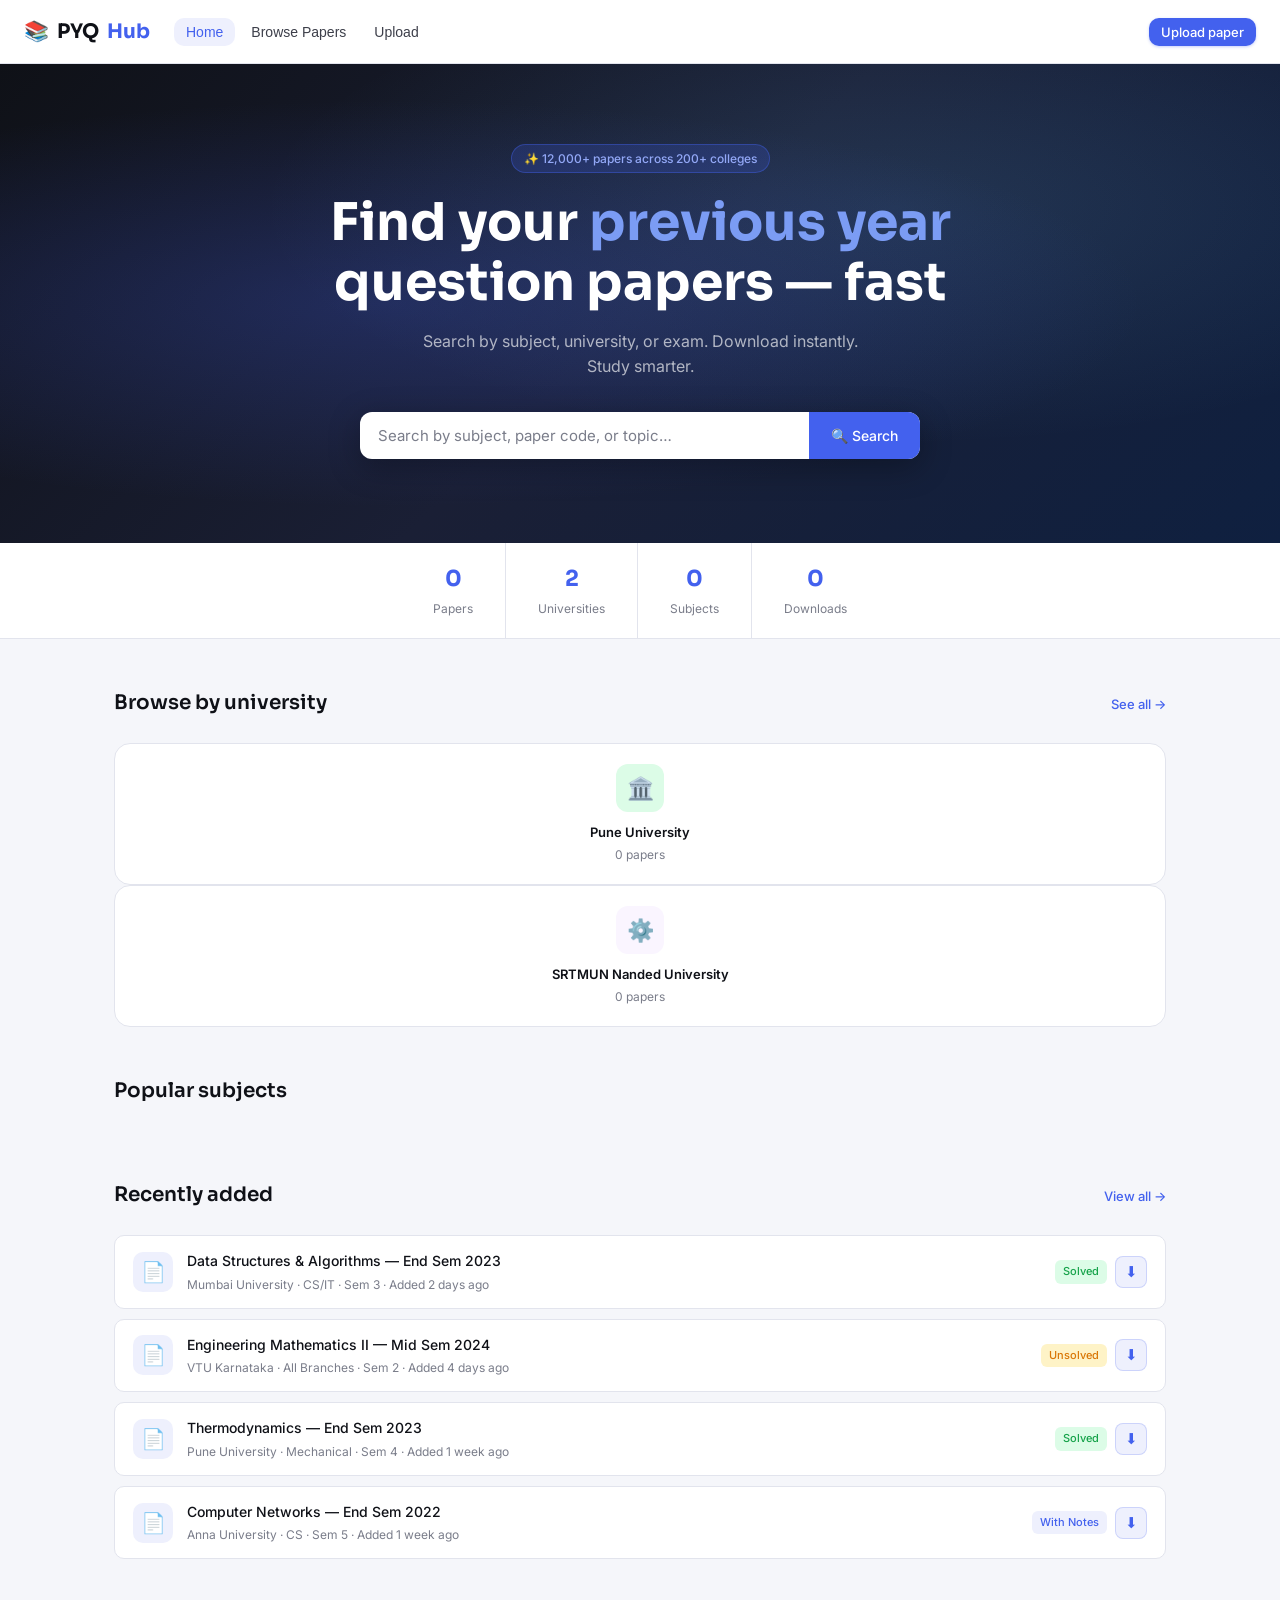
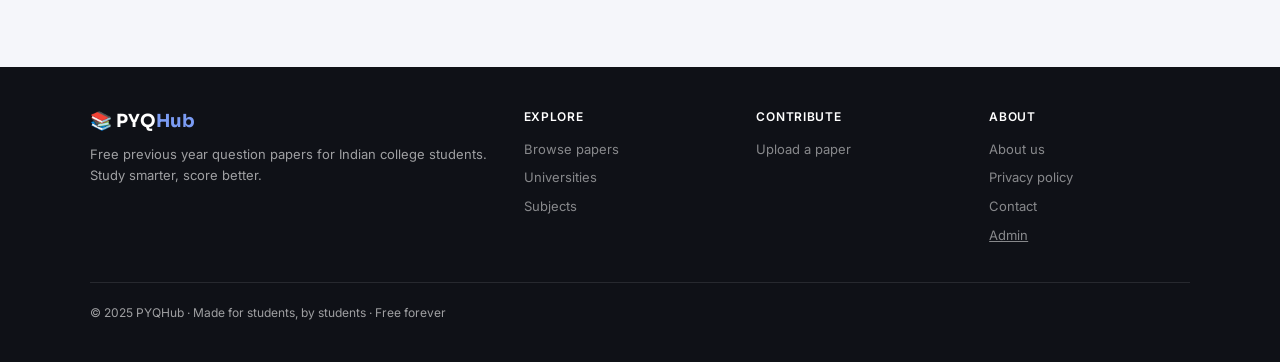
==== index.html @ 500475f6 "Initial commit" ====
<!DOCTYPE html>
<html lang="en">
<head>
<meta charset="UTF-8">
<meta name="viewport" content="width=device-width, initial-scale=1.0">
<title>PYQHub — Previous Year Questions Portal</title>
<link rel="preconnect" href="https://fonts.googleapis.com">
<link rel="preconnect" href="https://fonts.gstatic.com" crossorigin>
<link href="https://fonts.googleapis.com/css2?family=Inter:wght@400;500;600&family=Sora:wght@600;700&display=swap" rel="stylesheet">
<link rel="stylesheet" href="css/style.css">
</head>
<body>

<!-- NAV -->
<nav>
  <a class="nav-logo" onclick="showPage('home')">📚 <span>PYQ</span>Hub</a>
  <div class="nav-links">
    <button class="nav-link active" id="nav-home" onclick="showPage('home'); setActive('nav-home')">Home</button>
    <button class="nav-link" id="nav-browse" onclick="showPage('browse'); setActive('nav-browse')">Browse Papers</button>
    <button class="nav-link" id="nav-upload" onclick="showPage('upload'); setActive('nav-upload')">Upload</button>
  </div>
  <div class="nav-actions">
    <button class="btn btn-primary btn-sm" onclick="showPage('upload'); setActive('nav-upload')">Upload paper</button>
  </div>
</nav>

<!-- ════════════════════════════════ HOME PAGE ════════════════════════════════ -->
<div class="page active" id="page-home">

  <div class="hero">
    <div class="hero-content">
      <div class="hero-badge">✨ 12,000+ papers across 200+ colleges</div>
      <h1>Find your <span>previous year</span> question papers — fast</h1>
      <p>Search by subject, university, or exam. Download instantly. Study smarter.</p>
      <div class="search-bar">
        <input type="text" placeholder="Search by subject, paper code, or topic…" id="hero-search" onkeydown="if(event.key==='Enter'){showPage('browse');setActive('nav-browse')}">
        <button class="search-btn" onclick="showPage('browse');setActive('nav-browse')">🔍 Search</button>
      </div>
      <div class="hero-tags">
      </div>
    </div>
  </div>

  <div class="stats-bar">
    <div class="stat-item">
      <span class="stat-num">0</span>
      <span class="stat-lbl">Papers</span>
    </div>
    <div class="stat-item">
      <span class="stat-num">2</span>
      <span class="stat-lbl">Universities</span>
    </div>
    <div class="stat-item">
      <span class="stat-num">0</span>
      <span class="stat-lbl">Subjects</span>
    </div>
    <div class="stat-item">
      <span class="stat-num">0</span>
      <span class="stat-lbl">Downloads</span>
    </div>
  </div>

  <div class="section">
    <div class="section-header">
      <h2 class="section-title">Browse by university</h2>
      <span class="section-link" onclick="showPage('browse');setActive('nav-browse')">See all →</span>
    </div>
    
      <div class="uni-card" onclick="showPage('browse');setActive('nav-browse')">
        <div class="uni-icon" style="background:#dcfce7">🏛️</div>
        <div class="uni-name">Pune University</div>
        <div class="uni-count">0 papers</div>
      </div>
      
      <div class="uni-card" onclick="showPage('browse');setActive('nav-browse')">
        <div class="uni-icon" style="background:#faf5ff">⚙️</div>
        <div class="uni-name">SRTMUN Nanded University</div>
        <div class="uni-count">0 papers</div>
      </div>
    </div>
  </div>

  <div class="section" style="padding-top: 0">
    <div class="section-header">
      <h2 class="section-title">Popular subjects</h2>
    </div>
    <div class="subject-grid">
      <!-- <div class="subject-chip" onclick="showPage('browse');setActive('nav-browse')"><span class="chip-icon">🖥️</span><span class="subject-name">Data Structures</span></div> -->
    </div>
  </div>

  <div class="section" style="padding-top: 0">
    <div class="section-header">
      <h2 class="section-title">Recently added</h2>
      <span class="section-link" onclick="showPage('browse');setActive('nav-browse')">View all →</span>
    </div>
    <div class="recent-grid">
      <div class="paper-row" onclick="showPage('detail');setActive('nav-browse')">
        <div class="paper-icon">📄</div>
        <div class="paper-info">
          <div class="paper-title">Data Structures & Algorithms — End Sem 2023</div>
          <div class="paper-meta">Mumbai University · CS/IT · Sem 3 · Added 2 days ago</div>
        </div>
        <div class="paper-actions">
          <span class="badge badge-green">Solved</span>
          <div class="download-btn" title="Download">⬇</div>
        </div>
      </div>
      <div class="paper-row" onclick="showPage('detail');setActive('nav-browse')">
        <div class="paper-icon">📄</div>
        <div class="paper-info">
          <div class="paper-title">Engineering Mathematics II — Mid Sem 2024</div>
          <div class="paper-meta">VTU Karnataka · All Branches · Sem 2 · Added 4 days ago</div>
        </div>
        <div class="paper-actions">
          <span class="badge badge-amber">Unsolved</span>
          <div class="download-btn" title="Download">⬇</div>
        </div>
      </div>
      <div class="paper-row" onclick="showPage('detail');setActive('nav-browse')">
        <div class="paper-icon">📄</div>
        <div class="paper-info">
          <div class="paper-title">Thermodynamics — End Sem 2023</div>
          <div class="paper-meta">Pune University · Mechanical · Sem 4 · Added 1 week ago</div>
        </div>
        <div class="paper-actions">
          <span class="badge badge-green">Solved</span>
          <div class="download-btn" title="Download">⬇</div>
        </div>
      </div>
      <div class="paper-row" onclick="showPage('detail');setActive('nav-browse')">
        <div class="paper-icon">📄</div>
        <div class="paper-info">
          <div class="paper-title">Computer Networks — End Sem 2022</div>
          <div class="paper-meta">Anna University · CS · Sem 5 · Added 1 week ago</div>
        </div>
        <div class="paper-actions">
          <span class="badge badge-blue">With Notes</span>
          <div class="download-btn" title="Download">⬇</div>
        </div>
      </div>
    </div>
  </div>

  <footer>
    <div class="footer-inner">
      <div>
        <div class="footer-brand">📚 PYQ<span>Hub</span></div>
        <div class="footer-desc">Free previous year question papers for Indian college students. Study smarter, score better.</div>
      </div>
      <div>
        <div class="footer-heading">Explore</div>
        <a class="footer-link" onclick="showPage('browse');setActive('nav-browse')">Browse papers</a>
        <a class="footer-link" onclick="showPage('browse');setActive('nav-browse')">Universities</a>
        <a class="footer-link" onclick="showPage('browse');setActive('nav-browse')">Subjects</a>
      </div>
      <div>
        <div class="footer-heading">Contribute</div>
        <a class="footer-link" onclick="showPage('upload');setActive('nav-upload')">Upload a paper</a>
      </div>
      <div>
        <div class="footer-heading">About</div>
        <a class="footer-link">About us</a>
        <a class="footer-link">Privacy policy</a>
        <a class="footer-link">Contact</a>
        <a class="footer-link" href="admin.html">Admin</a>
      </div>
    </div>
    <div class="footer-bottom">© 2025 PYQHub · Made for students, by students · Free forever</div>
  </footer>
</div>

<!-- ════════════════════════════════ BROWSE PAGE ════════════════════════════════ -->
<div class="page" id="page-browse">
  <div class="browse-layout">
    <!-- Filters -->
    <div class="filter-panel">
      <div class="filter-title">Filters</div>

      <div class="filter-group">
        <div class="filter-group-label">University</div>
        <label class="filter-option"><input type="checkbox" checked> Mumbai University</label>
        <label class="filter-option"><input type="checkbox"> Pune University</label>
        <label class="filter-option"><input type="checkbox"> VTU Karnataka</label>
        <label class="filter-option"><input type="checkbox"> Anna University</label>
        <label class="filter-option"><input type="checkbox"> Delhi University</label>
      </div>

      <div class="filter-group">
        <div class="filter-group-label">Branch / Stream</div>
        <label class="filter-option"><input type="checkbox" checked> Computer Science</label>
        <label class="filter-option"><input type="checkbox"> Electronics</label>
        <label class="filter-option"><input type="checkbox"> Mechanical</label>
        <label class="filter-option"><input type="checkbox"> Civil</label>
        <label class="filter-option"><input type="checkbox"> Commerce</label>
        <label class="filter-option"><input type="checkbox"> Science</label>
      </div>

      <div class="filter-group">
        <div class="filter-group-label">Semester</div>
        <label class="filter-option"><input type="checkbox"> Sem 1</label>
        <label class="filter-option"><input type="checkbox"> Sem 2</label>
        <label class="filter-option"><input type="checkbox" checked> Sem 3</label>
        <label class="filter-option"><input type="checkbox"> Sem 4</label>
        <label class="filter-option"><input type="checkbox"> Sem 5</label>
        <label class="filter-option"><input type="checkbox"> Sem 6</label>
      </div>

      <div class="filter-group">
        <div class="filter-group-label">Exam Type</div>
        <label class="filter-option"><input type="checkbox" checked> End Semester</label>
        <label class="filter-option"><input type="checkbox"> Mid Semester</label>
        <label class="filter-option"><input type="checkbox"> Internal</label>
      </div>

      <div class="filter-group">
        <div class="filter-group-label">Has solution?</div>
        <label class="filter-option"><input type="checkbox"> Solved papers only</label>
      </div>

      <button class="btn btn-primary" style="width:100%;justify-content:center;margin-top:4px">Apply filters</button>
      <button class="btn btn-ghost" style="width:100%;justify-content:center;margin-top:8px">Clear all</button>
    </div>

    <!-- Results -->
    <div>
      <div class="search-input-row">
        <input class="search-input-full" type="text" placeholder="Search papers…" value="Data Structures">
        <button class="btn btn-primary" onclick="">Search</button>
      </div>

      <div class="results-header">
        <div class="results-count">Showing <span>24 results</span> for "Data Structures"</div>
        <select class="sort-select">
          <option>Newest first</option>
          <option>Most downloaded</option>
          <option>Year: latest</option>
          <option>Year: oldest</option>
        </select>
      </div>

      <div class="paper-card" onclick="showPage('detail');setActive('nav-browse')">
        <div class="paper-card-icon">📄</div>
        <div class="paper-card-body">
          <div class="paper-card-title">Data Structures & Algorithms — End Semester 2023</div>
          <div class="paper-card-sub">Mumbai University · Computer Science · Semester 3</div>
          <div class="paper-card-tags">
            <span class="tag">2023</span>
            <span class="tag">End Sem</span>
            <span class="tag">CS/IT</span>
            <span class="badge badge-green" style="font-size:11px">✓ Solved</span>
          </div>
        </div>
        <div class="paper-card-actions">
          <div class="download-btn" title="Download PDF">⬇</div>
        </div>
      </div>

      <div class="paper-card" onclick="showPage('detail');setActive('nav-browse')">
        <div class="paper-card-icon">📄</div>
        <div class="paper-card-body">
          <div class="paper-card-title">Advanced Data Structures — Mid Sem 2024</div>
          <div class="paper-card-sub">Mumbai University · Computer Science · Semester 5</div>
          <div class="paper-card-tags">
            <span class="tag">2024</span>
            <span class="tag">Mid Sem</span>
            <span class="tag">CS</span>
            <span class="badge badge-amber" style="font-size:11px">Unsolved</span>
          </div>
        </div>
        <div class="paper-card-actions">
          <div class="download-btn" title="Download PDF">⬇</div>
        </div>
      </div>

      <div class="paper-card" onclick="showPage('detail');setActive('nav-browse')">
        <div class="paper-card-icon">📄</div>
        <div class="paper-card-body">
          <div class="paper-card-title">Data Structures — End Semester 2022</div>
          <div class="paper-card-sub">VTU Karnataka · CS & IS · Semester 3</div>
          <div class="paper-card-tags">
            <span class="tag">2022</span>
            <span class="tag">End Sem</span>
            <span class="tag">VTU</span>
            <span class="badge badge-blue" style="font-size:11px">With Notes</span>
          </div>
        </div>
        <div class="paper-card-actions">
          <div class="download-btn" title="Download PDF">⬇</div>
        </div>
      </div>

      <div class="paper-card" onclick="showPage('detail');setActive('nav-browse')">
        <div class="paper-card-icon">📄</div>
        <div class="paper-card-body">
          <div class="paper-card-title">DS & Algorithms — End Semester 2021</div>
          <div class="paper-card-sub">Anna University · CS · Semester 4</div>
          <div class="paper-card-tags">
            <span class="tag">2021</span>
            <span class="tag">End Sem</span>
            <span class="tag">Anna Univ</span>
            <span class="badge badge-green" style="font-size:11px">✓ Solved</span>
          </div>
        </div>
        <div class="paper-card-actions">
          <div class="download-btn" title="Download PDF">⬇</div>
        </div>
      </div>

      <div style="text-align:center;margin-top:24px">
        <button class="btn btn-ghost">Load more results</button>
      </div>
    </div>
  </div>
</div>

<!-- ════════════════════════════════ PAPER DETAIL PAGE ════════════════════════════════ -->
<div class="page" id="page-detail">
  <div class="detail-page">
    <div class="breadcrumb">
      <a onclick="showPage('home');setActive('nav-home')">Home</a>
      <span class="breadcrumb-sep">›</span>
      <a onclick="showPage('browse');setActive('nav-browse')">Browse</a>
      <span class="breadcrumb-sep">›</span>
      <a onclick="showPage('browse');setActive('nav-browse')">Data Structures</a>
      <span class="breadcrumb-sep">›</span>
      <span>End Sem 2023</span>
    </div>

    <div class="detail-header">
      <div class="detail-icon">📄</div>
      <div class="detail-info">
        <div class="detail-title">Data Structures & Algorithms — End Semester 2023</div>
        <div class="detail-meta-row">
          <span class="badge badge-blue">Mumbai University</span>
          <span class="badge badge-green">✓ Solved</span>
          <span class="badge" style="background:var(--surface-2);color:var(--ink-3)">📥 1,240 downloads</span>
        </div>
        <div class="detail-desc">
          End semester examination paper for Computer Science students (Semester 3). Covers arrays, linked lists, stacks, queues, trees, graphs, and sorting algorithms. Solution key included.
        </div>
        <div class="detail-actions">
          <button class="btn btn-primary" onclick="showDownloadToast()">⬇ Download PDF</button>
          <button class="btn btn-ghost">🔖 Bookmark</button>
          <button class="btn btn-ghost">↗ Share</button>
        </div>
      </div>
    </div>

    <div class="detail-grid">
      <div class="info-card">
        <h3>Paper details</h3>
        <div class="info-row"><span class="info-row-label">University</span><span class="info-row-value">Mumbai University</span></div>
        <div class="info-row"><span class="info-row-label">Branch</span><span class="info-row-value">Computer Science / IT</span></div>
        <div class="info-row"><span class="info-row-label">Semester</span><span class="info-row-value">3rd Semester</span></div>
        <div class="info-row"><span class="info-row-label">Year</span><span class="info-row-value">2023</span></div>
        <div class="info-row"><span class="info-row-label">Exam type</span><span class="info-row-value">End Semester</span></div>
        <div class="info-row"><span class="info-row-label">Subject code</span><span class="info-row-value">CSC301</span></div>
      </div>
      <div class="info-card">
        <h3>File info</h3>
        <div class="info-row"><span class="info-row-label">Format</span><span class="info-row-value">PDF</span></div>
        <div class="info-row"><span class="info-row-label">File size</span><span class="info-row-value">1.2 MB</span></div>
        <div class="info-row"><span class="info-row-label">Pages</span><span class="info-row-value">4</span></div>
        <div class="info-row"><span class="info-row-label">Uploaded by</span><span class="info-row-value">Rahul M.</span></div>
        <div class="info-row"><span class="info-row-label">Uploaded on</span><span class="info-row-value">12 Jan 2024</span></div>
        <div class="info-row"><span class="info-row-label">Downloads</span><span class="info-row-value">1,240</span></div>
      </div>
    </div>

    <div class="pdf-preview" style="margin-top:16px">
      <div class="pdf-preview-bar">
        <span class="pdf-preview-title">📄 DSA_EndSem_2023_MU.pdf — Preview</span>
        <button class="btn btn-ghost btn-sm" onclick="showDownloadToast()">⬇ Download full PDF</button>
      </div>
      <div class="pdf-mock">
        <div class="pdf-line heading dark" style="width:60%;margin:0 auto 20px"></div>
        <div class="pdf-line dark short" style="width:30%;margin:0 auto 4px"></div>
        <div class="pdf-line short" style="width:25%;margin:0 auto 24px"></div>
        <div class="pdf-line heading" style="width:35%"></div>
        <div class="pdf-line med"></div>
        <div class="pdf-line"></div>
        <div class="pdf-line" style="width:80%"></div>
        <div class="pdf-line heading" style="width:35%;margin-top:10px"></div>
        <div class="pdf-line med"></div>
        <div class="pdf-line"></div>
        <div class="pdf-line" style="width:72%"></div>
        <div class="pdf-line" style="width:88%"></div>
        <div class="pdf-mock-overlay" style="color:var(--ink-4);font-size:12px;margin-top:4px">
          Download the PDF to view all questions and solution key
        </div>
      </div>
    </div>
  </div>
</div>

<!-- ════════════════════════════════ UPLOAD PAGE ════════════════════════════════ -->
<div class="page" id="page-upload">
  <div class="upload-page">
    <h1>Upload a paper</h1>
    <p class="subtitle">Share PYQs with your fellow students. Every upload helps thousands.</p>

    <div class="form-card">
      <div class="form-group">
        <label class="form-label">University <span>*</span></label>
        <select class="form-select">
          <option value="">Select university…</option>
          <option>Mumbai University</option>
          <option>Pune University (SPPU)</option>
          <option>VTU Karnataka</option>
          <option>Anna University</option>
          <option>Delhi University</option>
          <option>RGPV Bhopal</option>
          <option>Other (type below)</option>
        </select>
      </div>

      <div class="form-row">
        <div class="form-group">
          <label class="form-label">Branch / Stream <span>*</span></label>
          <select class="form-select">
            <option value="">Select branch…</option>
            <option>Computer Science</option>
            <option>Electronics & Telecom</option>
            <option>Mechanical</option>
            <option>Civil</option>
            <option>Electrical</option>
            <option>Information Technology</option>
            <option>Commerce</option>
            <option>Science</option>
          </select>
        </div>
        <div class="form-group">
          <label class="form-label">Semester <span>*</span></label>
          <select class="form-select">
            <option value="">Select…</option>
            <option>Semester 1</option>
            <option>Semester 2</option>
            <option>Semester 3</option>
            <option>Semester 4</option>
            <option>Semester 5</option>
            <option>Semester 6</option>
            <option>Semester 7</option>
            <option>Semester 8</option>
          </select>
        </div>
      </div>

      <div class="form-group">
        <label class="form-label">Subject name <span>*</span></label>
        <input class="form-input" type="text" placeholder="e.g. Data Structures & Algorithms">
      </div>

      <div class="form-row">
        <div class="form-group">
          <label class="form-label">Subject code</label>
          <input class="form-input" type="text" placeholder="e.g. CSC301">
        </div>
        <div class="form-group">
          <label class="form-label">Exam year <span>*</span></label>
          <select class="form-select">
            <option>2024</option>
            <option>2023</option>
            <option>2022</option>
            <option>2021</option>
            <option>2020</option>
            <option>2019</option>
          </select>
        </div>
      </div>

      <div class="form-row">
        <div class="form-group">
          <label class="form-label">Exam type <span>*</span></label>
          <select class="form-select">
            <option>End Semester</option>
            <option>Mid Semester</option>
            <option>Internal Assessment</option>
            <option>Practical Exam</option>
          </select>
        </div>
        <div class="form-group">
          <label class="form-label">Has solution key?</label>
          <select class="form-select">
            <option value="no">No — question paper only</option>
            <option value="yes">Yes — solution included</option>
            <option value="notes">Yes — with handwritten notes</option>
          </select>
        </div>
      </div>

      <hr class="form-divider">

      <div class="form-group">
        <label class="form-label">Upload PDF <span>*</span></label>
        <div class="file-drop" id="fileDrop" onclick="document.getElementById('fileInput').click()" ondragover="event.preventDefault();this.classList.add('drag')" ondragleave="this.classList.remove('drag')" ondrop="handleDrop(event)">
          <div class="file-drop-icon">📂</div>
          <div class="file-drop-text">Click to browse or drag & drop your PDF</div>
          <div class="file-drop-sub">PDF files only · Max 20 MB per file</div>
        </div>
        <input type="file" id="fileInput" accept=".pdf" style="display:none" onchange="handleFile(this)">
        <div class="file-chosen" id="fileChosen" style="display:none">
          <span>📄</span>
          <span class="file-chosen-name" id="fileName">—</span>
          <button class="btn btn-ghost btn-sm" onclick="clearFile()">✕</button>
        </div>
      </div>

      <div class="form-group">
        <label class="form-label">Notes (optional)</label>
        <textarea class="form-textarea" placeholder="Anything useful to tell other students? e.g. 'Focused heavily on trees and graphs', 'Units 1–3 only'"></textarea>
      </div>

      <button class="btn btn-primary" style="width:100%;justify-content:center;padding:12px" onclick="submitUpload()">
        Upload paper →
      </button>
      <p style="font-size:12px;color:var(--ink-3);text-align:center;margin-top:10px">By uploading you confirm this paper is from a public exam and you're not violating any rights.</p>
    </div>
  </div>
</div>

<!-- Toast -->
<div class="success-toast" id="toast">✅ Download started!</div>

<script src="js/app.js"></script>
</body>
</html>
---- css/style.css ----
*, *::before, *::after { box-sizing: border-box; margin: 0; padding: 0; }

  :root {
    --ink: #0f1117;
    --ink-2: #3d3f4a;
    --ink-3: #7a7d8a;
    --ink-4: #b0b3bf;
    --surface: #ffffff;
    --surface-1: #f5f6fa;
    --surface-2: #eceef5;
    --border: #e2e4ed;
    --border-strong: #c8cad8;
    --accent: #4361ee;
    --accent-light: #eef0fd;
    --accent-dark: #2d45c2;
    --green: #16a34a;
    --green-light: #dcfce7;
    --amber: #d97706;
    --amber-light: #fef3c7;
    --red: #dc2626;
    --red-light: #fee2e2;
    --radius: 10px;
    --radius-lg: 16px;
    --shadow-sm: 0 1px 3px rgba(0,0,0,0.07), 0 1px 2px rgba(0,0,0,0.04);
    --shadow-md: 0 4px 12px rgba(0,0,0,0.08), 0 2px 4px rgba(0,0,0,0.04);
    --shadow-lg: 0 10px 30px rgba(0,0,0,0.1), 0 4px 8px rgba(0,0,0,0.05);
    --font-display: 'Sora', sans-serif;
    --font-body: 'Inter', sans-serif;
    --nav-h: 64px;
  }

  body {
    font-family: var(--font-body);
    color: var(--ink);
    background: var(--surface-1);
    font-size: 15px;
    line-height: 1.6;
    min-height: 100vh;
  }

  /* NAV */
  nav {
    position: fixed; top: 0; left: 0; right: 0; z-index: 100;
    height: var(--nav-h);
    background: rgba(255,255,255,0.95);
    backdrop-filter: blur(12px);
    border-bottom: 1px solid var(--border);
    display: flex; align-items: center;
    padding: 0 24px;
    gap: 24px;
  }
  .nav-logo {
    font-family: var(--font-display);
    font-size: 20px;
    font-weight: 700;
    color: var(--accent);
    cursor: pointer;
    text-decoration: none;
    display: flex; align-items: center; gap: 8px;
  }
  .nav-logo span { color: var(--ink); }
  .nav-links { display: flex; gap: 4px; align-items: center; flex: 1; }
  .nav-link {
    padding: 6px 12px;
    border-radius: var(--radius);
    font-size: 14px;
    font-weight: 500;
    color: var(--ink-2);
    cursor: pointer;
    border: none; background: none;
    transition: background 0.15s, color 0.15s;
  }
  .nav-link:hover { background: var(--surface-2); color: var(--ink); }
  .nav-link.active { background: var(--accent-light); color: var(--accent); }
  .nav-actions { display: flex; gap: 8px; margin-left: auto; }
  .btn {
    display: inline-flex; align-items: center; gap: 6px;
    padding: 8px 16px;
    border-radius: var(--radius);
    font-size: 14px; font-weight: 500;
    cursor: pointer; border: none;
    transition: all 0.15s;
    font-family: var(--font-body);
    text-decoration: none;
  }
  .btn-ghost {
    background: transparent;
    border: 1px solid var(--border-strong);
    color: var(--ink-2);
  }
  .btn-ghost:hover { background: var(--surface-2); color: var(--ink); }
  .btn-primary {
    background: var(--accent);
    color: white;
    box-shadow: 0 1px 3px rgba(67,97,238,0.3);
  }
  .btn-primary:hover { background: var(--accent-dark); box-shadow: 0 2px 8px rgba(67,97,238,0.4); }
  .btn-sm { padding: 6px 12px; font-size: 13px; }

  /* PAGES */
  .page { display: none; padding-top: var(--nav-h); min-height: 100vh; }
  .page.active { display: block; }

  /* ── HOME PAGE ── */
  .hero {
    background: linear-gradient(135deg, #0f1117 0%, #1a1f35 50%, #0f2040 100%);
    padding: 80px 24px 60px;
    text-align: center;
    position: relative;
    overflow: hidden;
  }
  .hero::before {
    content: '';
    position: absolute; inset: 0;
    background: radial-gradient(ellipse at 30% 50%, rgba(67,97,238,0.25) 0%, transparent 60%),
                radial-gradient(ellipse at 70% 30%, rgba(99,179,237,0.15) 0%, transparent 50%);
  }
  .hero-content { position: relative; z-index: 1; max-width: 640px; margin: 0 auto; }
  .hero-badge {
    display: inline-flex; align-items: center; gap: 6px;
    background: rgba(67,97,238,0.2);
    border: 1px solid rgba(67,97,238,0.4);
    color: #93a8f7;
    font-size: 12px; font-weight: 500;
    padding: 4px 12px;
    border-radius: 20px;
    margin-bottom: 20px;
  }
  .hero h1 {
    font-family: var(--font-display);
    font-size: clamp(32px, 5vw, 52px);
    font-weight: 700;
    color: white;
    line-height: 1.15;
    margin-bottom: 16px;
  }
  .hero h1 span { color: #7b9cf4; }
  .hero p {
    font-size: 16px;
    color: rgba(255,255,255,0.65);
    margin-bottom: 32px;
    max-width: 480px;
    margin-left: auto;
    margin-right: auto;
  }

  .search-bar {
    display: flex;
    background: white;
    border-radius: 12px;
    overflow: hidden;
    box-shadow: 0 8px 32px rgba(0,0,0,0.3);
    max-width: 560px;
    margin: 0 auto 24px;
  }
  .search-bar input {
    flex: 1;
    padding: 14px 18px;
    border: none; outline: none;
    font-size: 15px;
    font-family: var(--font-body);
    color: var(--ink);
    background: transparent;
  }
  .search-bar input::placeholder { color: var(--ink-3); }
  .search-btn {
    background: var(--accent);
    color: white;
    border: none;
    padding: 0 22px;
    cursor: pointer;
    font-size: 14px;
    font-weight: 500;
    font-family: var(--font-body);
    transition: background 0.15s;
    white-space: nowrap;
  }
  .search-btn:hover { background: var(--accent-dark); }

  .hero-tags { display: flex; gap: 8px; flex-wrap: wrap; justify-content: center; }
  .hero-tag {
    background: rgba(255,255,255,0.08);
    border: 1px solid rgba(255,255,255,0.15);
    color: rgba(255,255,255,0.7);
    font-size: 12px;
    padding: 4px 10px;
    border-radius: 6px;
    cursor: pointer;
    transition: all 0.15s;
  }
  .hero-tag:hover { background: rgba(255,255,255,0.15); color: white; }

  .stats-bar {
    background: white;
    border-bottom: 1px solid var(--border);
    padding: 0 24px;
    display: flex;
    justify-content: center;
    gap: 0;
    overflow-x: auto;
  }
  .stat-item {
    padding: 18px 32px;
    text-align: center;
    border-right: 1px solid var(--border);
    flex-shrink: 0;
  }
  .stat-item:last-child { border-right: none; }
  .stat-num {
    font-family: var(--font-display);
    font-size: 22px;
    font-weight: 700;
    color: var(--accent);
    display: block;
  }
  .stat-lbl { font-size: 12px; color: var(--ink-3); }

  .section { padding: 48px 24px; max-width: 1100px; margin: 0 auto; }
  .section-header { display: flex; align-items: baseline; justify-content: space-between; margin-bottom: 24px; }
  .section-title {
    font-family: var(--font-display);
    font-size: 20px;
    font-weight: 600;
    color: var(--ink);
  }
  .section-link { font-size: 13px; color: var(--accent); cursor: pointer; font-weight: 500; }
  .section-link:hover { text-decoration: underline; }

  .uni-grid { display: grid; grid-template-columns: repeat(auto-fill, minmax(200px, 1fr)); gap: 12px; }
  .uni-card {
    background: white;
    border: 1px solid var(--border);
    border-radius: var(--radius-lg);
    padding: 20px;
    cursor: pointer;
    transition: all 0.15s;
    text-align: center;
  }
  .uni-card:hover {
    border-color: var(--accent);
    box-shadow: var(--shadow-md);
    transform: translateY(-2px);
  }
  .uni-icon {
    width: 48px; height: 48px;
    border-radius: 12px;
    display: flex; align-items: center; justify-content: center;
    font-size: 22px;
    margin: 0 auto 10px;
  }
  .uni-name { font-size: 13px; font-weight: 600; color: var(--ink); margin-bottom: 2px; }
  .uni-count { font-size: 12px; color: var(--ink-3); }

  .subject-grid { display: grid; grid-template-columns: repeat(auto-fill, minmax(160px, 1fr)); gap: 10px; }
  .subject-chip {
    background: white;
    border: 1px solid var(--border);
    border-radius: var(--radius);
    padding: 12px 14px;
    cursor: pointer;
    transition: all 0.15s;
    display: flex; align-items: center; gap: 8px;
  }
  .subject-chip:hover { border-color: var(--accent); background: var(--accent-light); }
  .subject-chip:hover .subject-name { color: var(--accent); }
  .chip-icon { font-size: 18px; }
  .subject-name { font-size: 13px; font-weight: 500; color: var(--ink-2); }

  .recent-grid { display: grid; gap: 10px; }
  .paper-row {
    background: white;
    border: 1px solid var(--border);
    border-radius: var(--radius);
    padding: 14px 18px;
    display: flex; align-items: center; gap: 14px;
    cursor: pointer;
    transition: all 0.15s;
  }
  .paper-row:hover { border-color: var(--accent); box-shadow: var(--shadow-sm); }
  .paper-icon {
    width: 40px; height: 40px;
    background: var(--accent-light);
    border-radius: 10px;
    display: flex; align-items: center; justify-content: center;
    font-size: 20px;
    flex-shrink: 0;
  }
  .paper-info { flex: 1; }
  .paper-title { font-size: 14px; font-weight: 500; color: var(--ink); }
  .paper-meta { font-size: 12px; color: var(--ink-3); margin-top: 2px; }
  .paper-actions { display: flex; align-items: center; gap: 8px; flex-shrink: 0; }
  .badge {
    display: inline-flex; align-items: center;
    padding: 3px 8px;
    border-radius: 6px;
    font-size: 11px;
    font-weight: 500;
  }
  .badge-green { background: var(--green-light); color: var(--green); }
  .badge-amber { background: var(--amber-light); color: var(--amber); }
  .badge-blue { background: var(--accent-light); color: var(--accent); }

  .download-btn {
    width: 32px; height: 32px;
    border-radius: 8px;
    background: var(--accent-light);
    border: 1px solid rgba(67,97,238,0.2);
    color: var(--accent);
    display: flex; align-items: center; justify-content: center;
    cursor: pointer;
    transition: all 0.15s;
    font-size: 15px;
  }
  .download-btn:hover { background: var(--accent); color: white; }

  /* ── BROWSE PAGE ── */
  .browse-layout {
    max-width: 1100px;
    margin: 0 auto;
    padding: 32px 24px;
    display: grid;
    grid-template-columns: 240px 1fr;
    gap: 24px;
    align-items: start;
  }
  .filter-panel {
    background: white;
    border: 1px solid var(--border);
    border-radius: var(--radius-lg);
    padding: 20px;
    position: sticky;
    top: calc(var(--nav-h) + 16px);
  }
  .filter-title { font-size: 13px; font-weight: 600; color: var(--ink); margin-bottom: 14px; text-transform: uppercase; letter-spacing: 0.05em; }
  .filter-group { margin-bottom: 20px; }
  .filter-group-label { font-size: 12px; color: var(--ink-3); font-weight: 500; margin-bottom: 8px; }
  .filter-option {
    display: flex; align-items: center; gap: 8px;
    padding: 6px 8px;
    border-radius: 8px;
    cursor: pointer;
    font-size: 13px;
    color: var(--ink-2);
    transition: background 0.12s;
  }
  .filter-option:hover { background: var(--surface-1); }
  .filter-option input[type=checkbox] { accent-color: var(--accent); width: 14px; height: 14px; }
  .filter-option.selected { color: var(--accent); background: var(--accent-light); }

  .results-header {
    display: flex; align-items: center; justify-content: space-between;
    margin-bottom: 16px; flex-wrap: wrap; gap: 10px;
  }
  .results-count { font-size: 14px; color: var(--ink-3); }
  .results-count span { color: var(--ink); font-weight: 600; }
  .sort-select {
    padding: 7px 10px;
    border: 1px solid var(--border);
    border-radius: 8px;
    font-size: 13px;
    color: var(--ink-2);
    background: white;
    cursor: pointer;
    outline: none;
  }

  .search-input-row {
    display: flex; gap: 8px; margin-bottom: 20px;
  }
  .search-input-full {
    flex: 1;
    padding: 10px 14px;
    border: 1px solid var(--border);
    border-radius: var(--radius);
    font-size: 14px;
    font-family: var(--font-body);
    outline: none;
    background: white;
    transition: border-color 0.15s;
  }
  .search-input-full:focus { border-color: var(--accent); }

  .paper-card {
    background: white;
    border: 1px solid var(--border);
    border-radius: var(--radius-lg);
    padding: 18px 20px;
    display: flex; gap: 16px; align-items: flex-start;
    margin-bottom: 10px;
    transition: all 0.15s;
    cursor: pointer;
  }
  .paper-card:hover { border-color: var(--accent); box-shadow: var(--shadow-sm); }
  .paper-card-icon {
    width: 44px; height: 44px;
    border-radius: 10px;
    background: var(--accent-light);
    display: flex; align-items: center; justify-content: center;
    font-size: 22px;
    flex-shrink: 0;
  }
  .paper-card-body { flex: 1; }
  .paper-card-title { font-size: 15px; font-weight: 600; color: var(--ink); margin-bottom: 4px; }
  .paper-card-sub { font-size: 13px; color: var(--ink-3); margin-bottom: 10px; }
  .paper-card-tags { display: flex; gap: 6px; flex-wrap: wrap; }
  .tag {
    display: inline-flex;
    padding: 3px 8px;
    background: var(--surface-2);
    border-radius: 6px;
    font-size: 11px;
    color: var(--ink-3);
    font-weight: 500;
  }
  .paper-card-actions { display: flex; gap: 8px; align-items: center; flex-shrink: 0; margin-top: 4px; }

  /* ── UPLOAD PAGE ── */
  .upload-page { max-width: 640px; margin: 0 auto; padding: 40px 24px; }
  .upload-page h1 {
    font-family: var(--font-display);
    font-size: 26px; font-weight: 700;
    margin-bottom: 6px;
  }
  .upload-page .subtitle { color: var(--ink-3); margin-bottom: 32px; font-size: 14px; }

  .form-card {
    background: white;
    border: 1px solid var(--border);
    border-radius: var(--radius-lg);
    padding: 28px;
  }
  .form-group { margin-bottom: 20px; }
  .form-label { font-size: 13px; font-weight: 500; color: var(--ink); margin-bottom: 6px; display: block; }
  .form-label span { color: var(--red); }
  .form-input, .form-select, .form-textarea {
    width: 100%;
    padding: 10px 12px;
    border: 1px solid var(--border);
    border-radius: var(--radius);
    font-size: 14px;
    font-family: var(--font-body);
    color: var(--ink);
    background: white;
    outline: none;
    transition: border-color 0.15s;
  }
  .form-input:focus, .form-select:focus, .form-textarea:focus { border-color: var(--accent); box-shadow: 0 0 0 3px rgba(67,97,238,0.08); }
  .form-textarea { resize: vertical; min-height: 80px; }
  .form-row { display: grid; grid-template-columns: 1fr 1fr; gap: 14px; }

  .file-drop {
    border: 2px dashed var(--border-strong);
    border-radius: var(--radius-lg);
    padding: 36px 24px;
    text-align: center;
    cursor: pointer;
    transition: all 0.15s;
    background: var(--surface-1);
  }
  .file-drop:hover, .file-drop.drag { border-color: var(--accent); background: var(--accent-light); }
  .file-drop-icon { font-size: 36px; margin-bottom: 10px; }
  .file-drop-text { font-size: 14px; color: var(--ink-2); font-weight: 500; }
  .file-drop-sub { font-size: 12px; color: var(--ink-3); margin-top: 4px; }
  .file-chosen {
    display: flex; align-items: center; gap: 10px;
    background: var(--green-light);
    border: 1px solid #bbf7d0;
    border-radius: var(--radius);
    padding: 10px 14px;
    margin-top: 10px;
  }
  .file-chosen-name { font-size: 13px; color: var(--green); font-weight: 500; flex: 1; }

  .form-divider { border: none; border-top: 1px solid var(--border); margin: 24px 0; }

  .success-toast {
    display: none;
    position: fixed; bottom: 24px; right: 24px;
    background: var(--ink);
    color: white;
    padding: 14px 20px;
    border-radius: var(--radius-lg);
    font-size: 14px;
    font-weight: 500;
    box-shadow: var(--shadow-lg);
    z-index: 999;
    align-items: center; gap: 10px;
  }
  .success-toast.show { display: flex; }

  /* ── PAPER DETAIL PAGE ── */
  .detail-page { max-width: 860px; margin: 0 auto; padding: 32px 24px; }
  .breadcrumb { display: flex; align-items: center; gap: 6px; font-size: 13px; color: var(--ink-3); margin-bottom: 24px; flex-wrap: wrap; }
  .breadcrumb a { color: var(--accent); cursor: pointer; }
  .breadcrumb a:hover { text-decoration: underline; }
  .breadcrumb-sep { color: var(--ink-4); }

  .detail-header {
    background: white;
    border: 1px solid var(--border);
    border-radius: var(--radius-lg);
    padding: 28px;
    margin-bottom: 20px;
    display: flex; gap: 20px; align-items: flex-start;
  }
  .detail-icon {
    width: 64px; height: 64px;
    background: var(--accent-light);
    border-radius: 14px;
    display: flex; align-items: center; justify-content: center;
    font-size: 30px;
    flex-shrink: 0;
  }
  .detail-info { flex: 1; }
  .detail-title {
    font-family: var(--font-display);
    font-size: 22px; font-weight: 700;
    color: var(--ink);
    margin-bottom: 6px;
  }
  .detail-meta-row { display: flex; gap: 8px; flex-wrap: wrap; margin-bottom: 12px; }
  .detail-desc { font-size: 14px; color: var(--ink-3); line-height: 1.6; }
  .detail-actions { display: flex; gap: 10px; margin-top: 16px; flex-wrap: wrap; }

  .detail-grid { display: grid; grid-template-columns: 1fr 1fr; gap: 16px; }
  .info-card {
    background: white;
    border: 1px solid var(--border);
    border-radius: var(--radius-lg);
    padding: 20px;
  }
  .info-card h3 { font-size: 14px; font-weight: 600; color: var(--ink); margin-bottom: 14px; }
  .info-row {
    display: flex; justify-content: space-between; align-items: center;
    padding: 8px 0;
    border-bottom: 1px solid var(--border);
    font-size: 13px;
  }
  .info-row:last-child { border-bottom: none; }
  .info-row-label { color: var(--ink-3); }
  .info-row-value { color: var(--ink); font-weight: 500; }

  .pdf-preview {
    background: white;
    border: 1px solid var(--border);
    border-radius: var(--radius-lg);
    overflow: hidden;
    margin-top: 16px;
  }
  .pdf-preview-bar {
    background: var(--surface-1);
    border-bottom: 1px solid var(--border);
    padding: 10px 16px;
    display: flex; align-items: center; justify-content: space-between;
  }
  .pdf-preview-title { font-size: 13px; font-weight: 500; color: var(--ink-2); }
  .pdf-mock {
    padding: 40px;
    min-height: 320px;
    background: #fafafa;
    display: flex; flex-direction: column; gap: 14px;
  }
  .pdf-line { height: 10px; background: var(--border); border-radius: 4px; }
  .pdf-line.dark { background: var(--border-strong); }
  .pdf-line.short { width: 40%; }
  .pdf-line.med { width: 65%; }
  .pdf-line.heading { height: 14px; width: 55%; background: #c8cad8; }
  .pdf-mock-overlay {
    text-align: center;
    padding: 20px;
    color: var(--ink-3);
    font-size: 13px;
  }

  /* ── MOBILE ── */
  @media (max-width: 680px) {
    .browse-layout { grid-template-columns: 1fr; }
    .filter-panel { position: static; display: none; }
    .filter-panel.mobile-open { display: block; }
    .detail-grid { grid-template-columns: 1fr; }
    .detail-header { flex-direction: column; }
    .form-row { grid-template-columns: 1fr; }
    .stat-item { padding: 14px 18px; }
    .nav-links { display: none; }
  }

  /* FOOTER */
  footer {
    background: var(--ink);
    color: rgba(255,255,255,0.6);
    padding: 40px 24px;
    margin-top: 60px;
  }
  .footer-inner { max-width: 1100px; margin: 0 auto; display: grid; grid-template-columns: 2fr 1fr 1fr 1fr; gap: 32px; }
  .footer-brand { font-family: var(--font-display); font-size: 18px; color: white; font-weight: 700; margin-bottom: 8px; }
  .footer-brand span { color: #7b9cf4; }
  .footer-desc { font-size: 13px; line-height: 1.6; }
  .footer-heading { font-size: 12px; font-weight: 600; color: white; text-transform: uppercase; letter-spacing: 0.06em; margin-bottom: 12px; }
  .footer-link { display: block; font-size: 13px; margin-bottom: 8px; cursor: pointer; color: rgba(255,255,255,0.5); }
  .footer-link:hover { color: white; }
  .footer-bottom { max-width: 1100px; margin: 28px auto 0; padding-top: 20px; border-top: 1px solid rgba(255,255,255,0.1); font-size: 12px; }
  @media (max-width: 680px) {
    .footer-inner { grid-template-columns: 1fr 1fr; }
  }
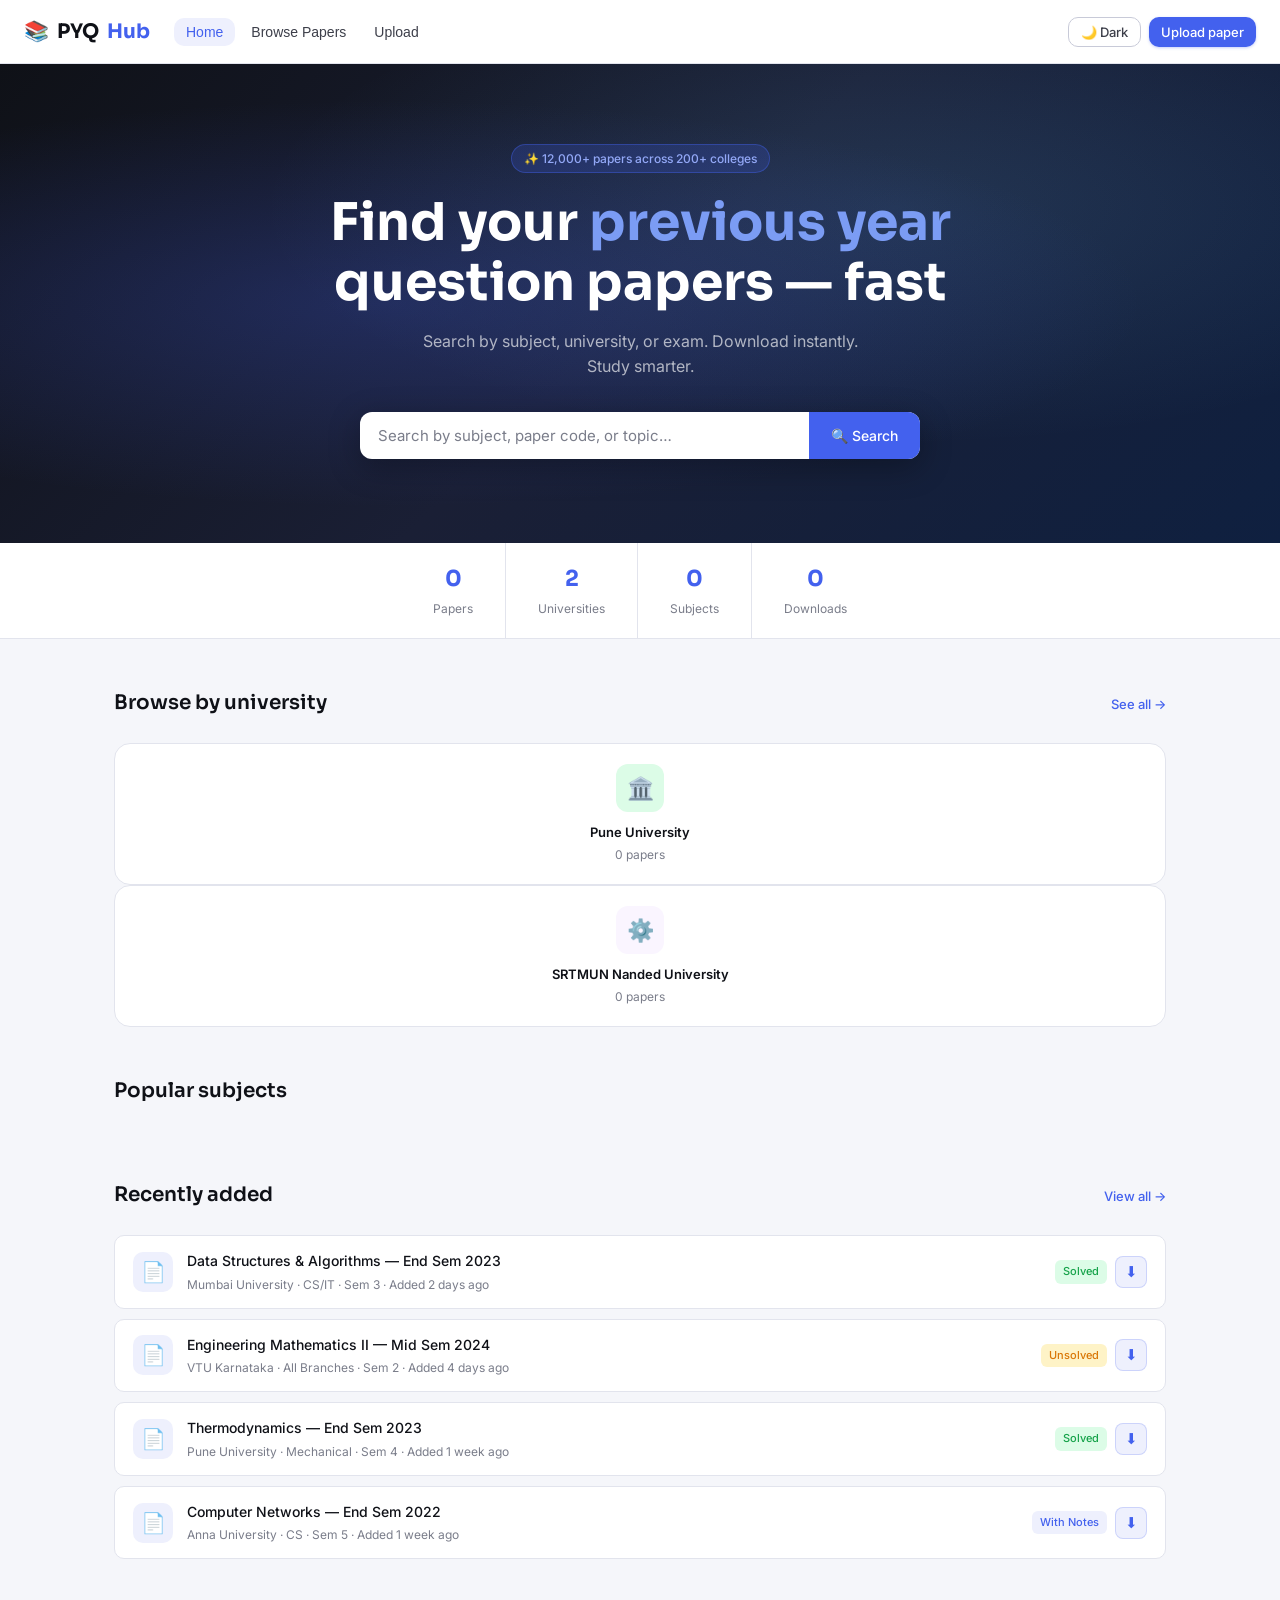
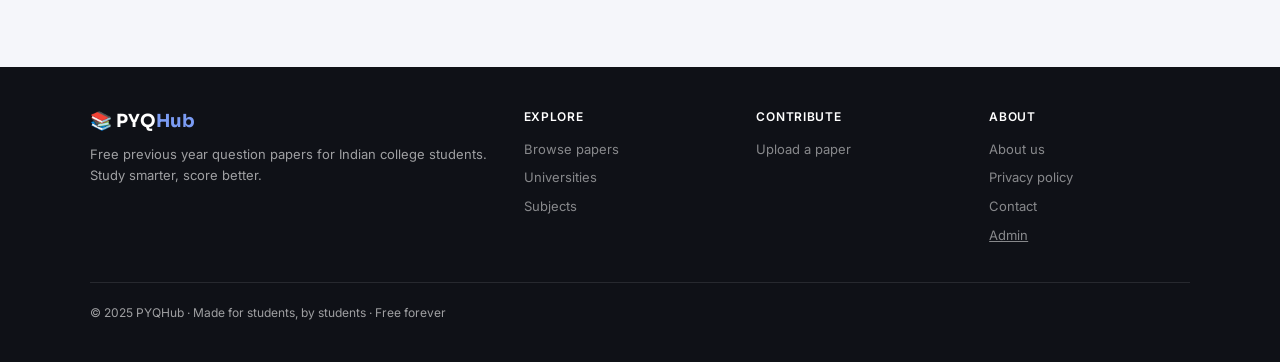
==== commit e158b4f5: "Merge remote repository" ====
--- a/index.html
+++ b/index.html
@@ -20,6 +20,7 @@
     <button class="nav-link" id="nav-upload" onclick="showPage('upload'); setActive('nav-upload')">Upload</button>
   </div>
   <div class="nav-actions">
+    <button class="btn btn-ghost btn-sm" id="themeToggle" type="button">🌙 Dark</button>
     <button class="btn btn-primary btn-sm" onclick="showPage('upload'); setActive('nav-upload')">Upload paper</button>
   </div>
 </nav>
--- a/css/style.css
+++ b/css/style.css
@@ -29,6 +29,19 @@
     --nav-h: 64px;
   }
 
+  body.theme-dark {
+    --surface: #11131a;
+    --surface-1: #0b0d12;
+    --surface-2: #171a23;
+    --border: #2a2f3d;
+    --border-strong: #3a4257;
+    --ink: #f3f5fb;
+    --ink-2: #d7dbea;
+    --ink-3: #a5adbf;
+    --ink-4: #7d8599;
+    background: #080a0f;
+  }
+
   body {
     font-family: var(--font-body);
     color: var(--ink);
@@ -36,6 +49,49 @@
     font-size: 15px;
     line-height: 1.6;
     min-height: 100vh;
+  }
+
+  .theme-dark nav,
+  .theme-dark .uni-card,
+  .theme-dark .subject-chip,
+  .theme-dark .paper-row,
+  .theme-dark .paper-card,
+  .theme-dark .filter-panel,
+  .theme-dark .info-card,
+  .theme-dark .detail-header,
+  .theme-dark .pdf-preview,
+  .theme-dark .form-card {
+    background: #11131a;
+  }
+
+  .theme-dark .search-bar,
+  .theme-dark .search-input-full,
+  .theme-dark .sort-select,
+  .theme-dark .form-input,
+  .theme-dark .form-select,
+  .theme-dark .form-textarea,
+  .theme-dark .file-drop,
+  .theme-dark .auth-card {
+    background: #11131a;
+    color: var(--ink);
+  }
+
+  .theme-dark .hero {
+    background: linear-gradient(135deg, #080a0f 0%, #101520 55%, #11192b 100%);
+  }
+
+  .theme-dark .hero-tag {
+    background: rgba(255,255,255,0.06);
+  }
+
+  .theme-dark .footer-link,
+  .theme-dark .footer-desc,
+  .theme-dark .footer-bottom {
+    color: rgba(255,255,255,0.72);
+  }
+
+  .theme-dark .footer {
+    background: #080a0f;
   }
 
   /* NAV */
@@ -572,6 +628,46 @@
     font-size: 13px;
   }
 
+  .skeleton-card {
+    pointer-events: none;
+    animation: pulse 1.2s ease-in-out infinite;
+  }
+  .skeleton-block,
+  .skeleton-line,
+  .skeleton-chip {
+    background: linear-gradient(90deg, #e8ebf2 0%, #f4f6fb 50%, #e8ebf2 100%);
+    background-size: 200% 100%;
+  }
+  .theme-dark .skeleton-block,
+  .theme-dark .skeleton-line,
+  .theme-dark .skeleton-chip {
+    background: linear-gradient(90deg, #202635 0%, #2d3446 50%, #202635 100%);
+    background-size: 200% 100%;
+  }
+  .skeleton-block {
+    border-radius: 12px;
+    width: 44px;
+    height: 44px;
+  }
+  .skeleton-line {
+    height: 12px;
+    border-radius: 999px;
+    margin-bottom: 10px;
+  }
+  .skeleton-line-lg { width: 70%; }
+  .skeleton-line-md { width: 48%; }
+  .skeleton-chip {
+    display: inline-block;
+    width: 58px;
+    height: 18px;
+    border-radius: 999px;
+    margin-right: 6px;
+  }
+  @keyframes pulse {
+    0%, 100% { opacity: 0.65; }
+    50% { opacity: 1; }
+  }
+
   /* ── MOBILE ── */
   @media (max-width: 680px) {
     .browse-layout { grid-template-columns: 1fr; }
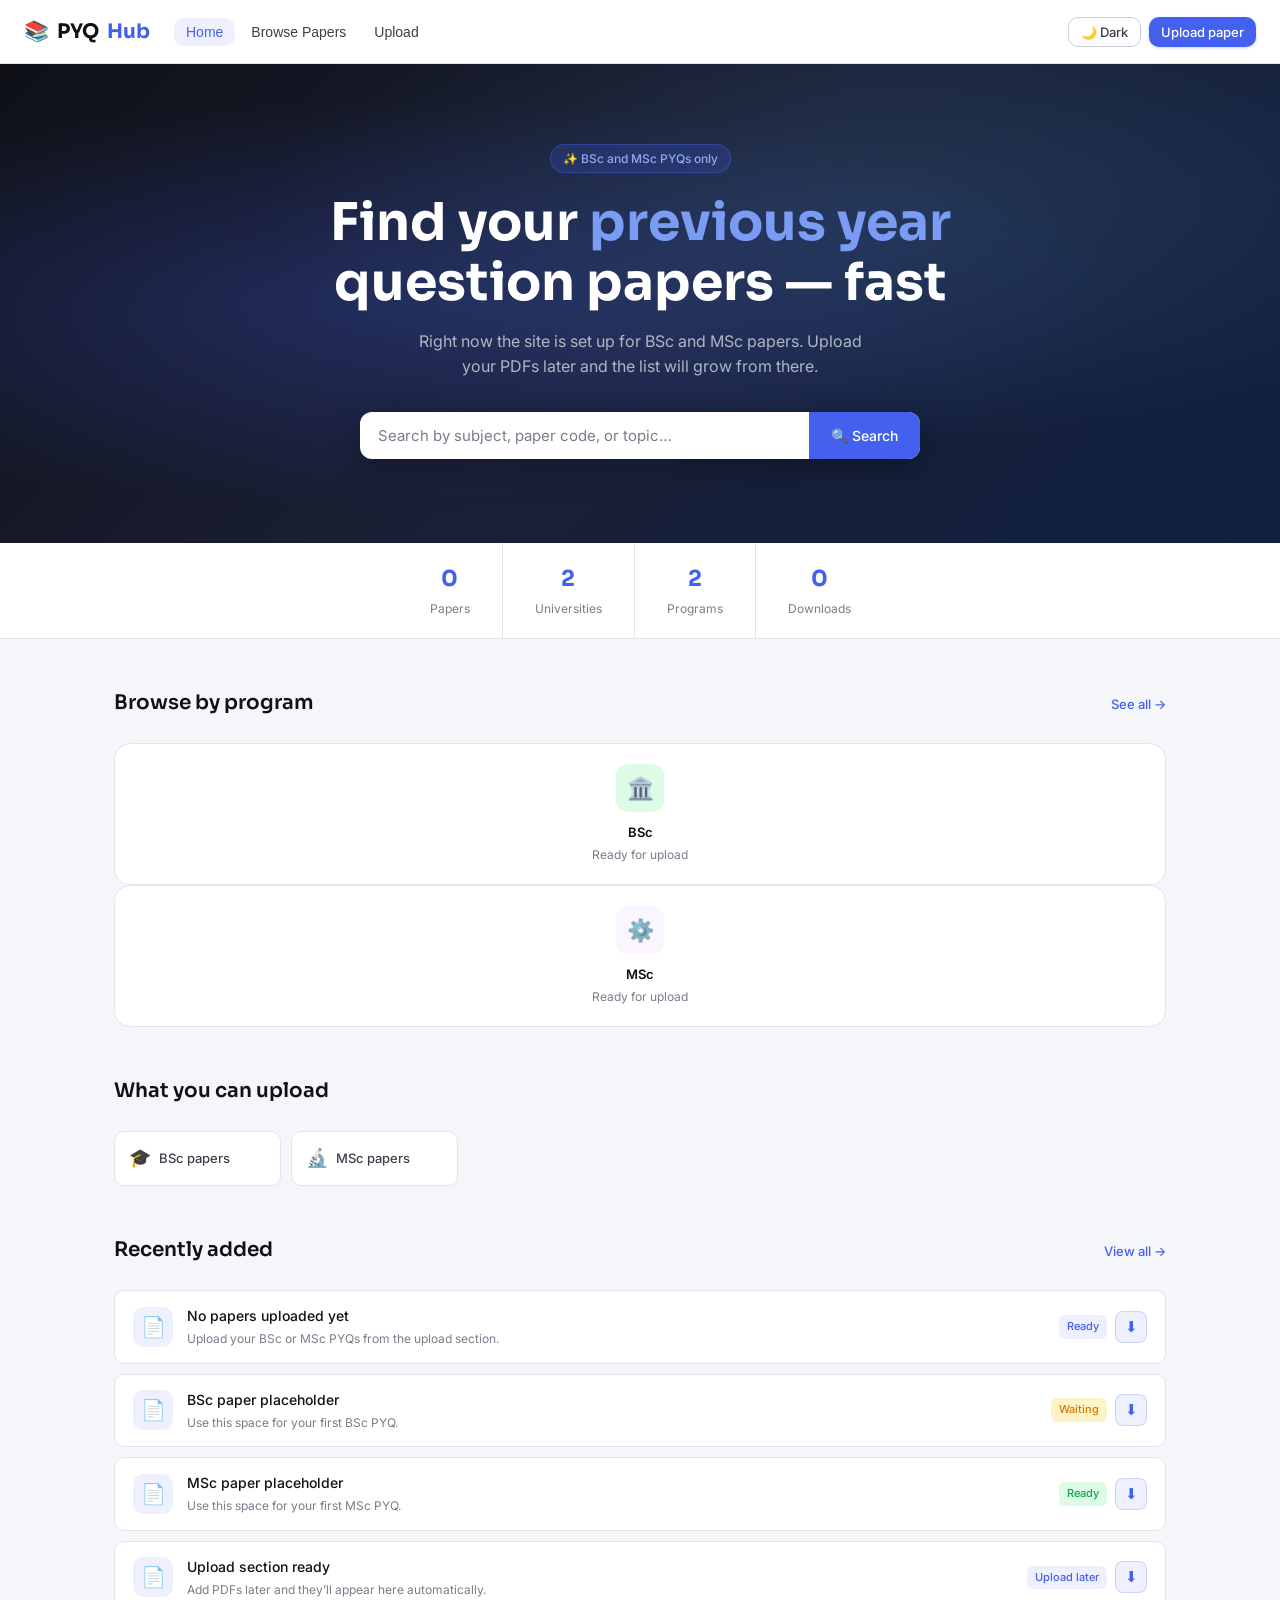
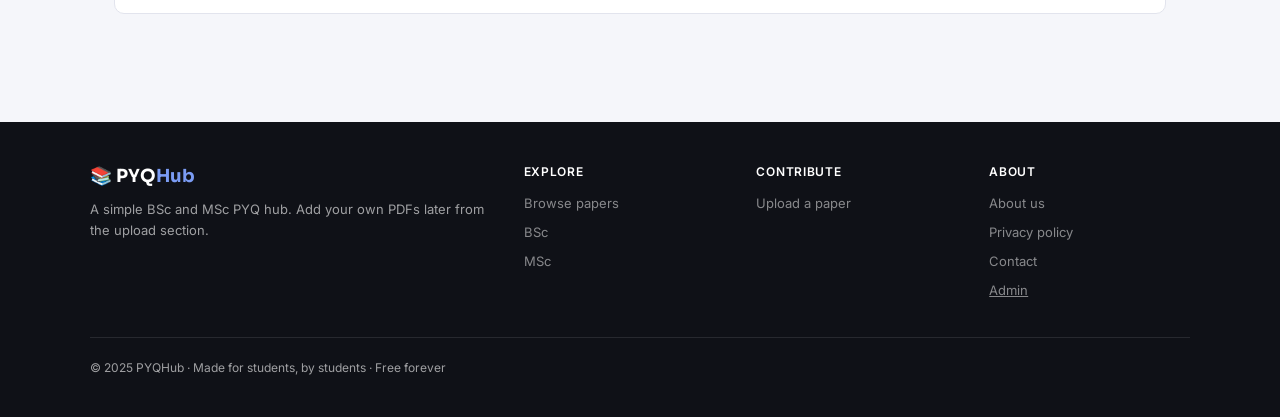
==== commit 50da7386: "Refactor: Transition to BSc and MSc focus, removing existing papers and updating UI - Cleared papers" ====
--- a/index.html
+++ b/index.html
@@ -4,6 +4,13 @@
 <meta charset="UTF-8">
 <meta name="viewport" content="width=device-width, initial-scale=1.0">
 <title>PYQHub — Previous Year Questions Portal</title>
+<meta name="description" content="PYQHub helps students search and download previous year question papers by subject, university, semester, and year.">
+<meta name="robots" content="index,follow">
+<meta property="og:title" content="PYQHub — Previous Year Questions Portal">
+<meta property="og:description" content="Search and download previous year question papers by subject, university, semester, and year.">
+<meta property="og:type" content="website">
+<meta property="og:image" content="https://example.com/pyqhub-preview.png">
+<meta name="twitter:card" content="summary_large_image">
 <link rel="preconnect" href="https://fonts.googleapis.com">
 <link rel="preconnect" href="https://fonts.gstatic.com" crossorigin>
 <link href="https://fonts.googleapis.com/css2?family=Inter:wght@400;500;600&family=Sora:wght@600;700&display=swap" rel="stylesheet">
@@ -30,9 +37,9 @@
 
   <div class="hero">
     <div class="hero-content">
-      <div class="hero-badge">✨ 12,000+ papers across 200+ colleges</div>
+      <div class="hero-badge">✨ BSc and MSc PYQs only</div>
       <h1>Find your <span>previous year</span> question papers — fast</h1>
-      <p>Search by subject, university, or exam. Download instantly. Study smarter.</p>
+      <p>Right now the site is set up for BSc and MSc papers. Upload your PDFs later and the list will grow from there.</p>
       <div class="search-bar">
         <input type="text" placeholder="Search by subject, paper code, or topic…" id="hero-search" onkeydown="if(event.key==='Enter'){showPage('browse');setActive('nav-browse')}">
         <button class="search-btn" onclick="showPage('browse');setActive('nav-browse')">🔍 Search</button>
@@ -52,8 +59,8 @@
       <span class="stat-lbl">Universities</span>
     </div>
     <div class="stat-item">
-      <span class="stat-num">0</span>
-      <span class="stat-lbl">Subjects</span>
+      <span class="stat-num">2</span>
+      <span class="stat-lbl">Programs</span>
     </div>
     <div class="stat-item">
       <span class="stat-num">0</span>
@@ -63,30 +70,31 @@
 
   <div class="section">
     <div class="section-header">
-      <h2 class="section-title">Browse by university</h2>
+      <h2 class="section-title">Browse by program</h2>
       <span class="section-link" onclick="showPage('browse');setActive('nav-browse')">See all →</span>
     </div>
     
       <div class="uni-card" onclick="showPage('browse');setActive('nav-browse')">
         <div class="uni-icon" style="background:#dcfce7">🏛️</div>
-        <div class="uni-name">Pune University</div>
-        <div class="uni-count">0 papers</div>
+        <div class="uni-name">BSc</div>
+        <div class="uni-count">Ready for upload</div>
       </div>
       
       <div class="uni-card" onclick="showPage('browse');setActive('nav-browse')">
         <div class="uni-icon" style="background:#faf5ff">⚙️</div>
-        <div class="uni-name">SRTMUN Nanded University</div>
-        <div class="uni-count">0 papers</div>
+        <div class="uni-name">MSc</div>
+        <div class="uni-count">Ready for upload</div>
       </div>
     </div>
   </div>
 
   <div class="section" style="padding-top: 0">
-    <div class="section-header">
-      <h2 class="section-title">Popular subjects</h2>
+      <div class="section-header">
+      <h2 class="section-title">What you can upload</h2>
     </div>
     <div class="subject-grid">
-      <!-- <div class="subject-chip" onclick="showPage('browse');setActive('nav-browse')"><span class="chip-icon">🖥️</span><span class="subject-name">Data Structures</span></div> -->
+      <div class="subject-chip"><span class="chip-icon">🎓</span><span class="subject-name">BSc papers</span></div>
+      <div class="subject-chip"><span class="chip-icon">🔬</span><span class="subject-name">MSc papers</span></div>
     </div>
   </div>
 
@@ -99,44 +107,44 @@
       <div class="paper-row" onclick="showPage('detail');setActive('nav-browse')">
         <div class="paper-icon">📄</div>
         <div class="paper-info">
-          <div class="paper-title">Data Structures & Algorithms — End Sem 2023</div>
-          <div class="paper-meta">Mumbai University · CS/IT · Sem 3 · Added 2 days ago</div>
+          <div class="paper-title">No papers uploaded yet</div>
+          <div class="paper-meta">Upload your BSc or MSc PYQs from the upload section.</div>
         </div>
         <div class="paper-actions">
-          <span class="badge badge-green">Solved</span>
+          <span class="badge badge-blue">Ready</span>
           <div class="download-btn" title="Download">⬇</div>
         </div>
       </div>
       <div class="paper-row" onclick="showPage('detail');setActive('nav-browse')">
         <div class="paper-icon">📄</div>
         <div class="paper-info">
-          <div class="paper-title">Engineering Mathematics II — Mid Sem 2024</div>
-          <div class="paper-meta">VTU Karnataka · All Branches · Sem 2 · Added 4 days ago</div>
+          <div class="paper-title">BSc paper placeholder</div>
+          <div class="paper-meta">Use this space for your first BSc PYQ.</div>
         </div>
         <div class="paper-actions">
-          <span class="badge badge-amber">Unsolved</span>
+          <span class="badge badge-amber">Waiting</span>
           <div class="download-btn" title="Download">⬇</div>
         </div>
       </div>
       <div class="paper-row" onclick="showPage('detail');setActive('nav-browse')">
         <div class="paper-icon">📄</div>
         <div class="paper-info">
-          <div class="paper-title">Thermodynamics — End Sem 2023</div>
-          <div class="paper-meta">Pune University · Mechanical · Sem 4 · Added 1 week ago</div>
+          <div class="paper-title">MSc paper placeholder</div>
+          <div class="paper-meta">Use this space for your first MSc PYQ.</div>
         </div>
         <div class="paper-actions">
-          <span class="badge badge-green">Solved</span>
+          <span class="badge badge-green">Ready</span>
           <div class="download-btn" title="Download">⬇</div>
         </div>
       </div>
       <div class="paper-row" onclick="showPage('detail');setActive('nav-browse')">
         <div class="paper-icon">📄</div>
         <div class="paper-info">
-          <div class="paper-title">Computer Networks — End Sem 2022</div>
-          <div class="paper-meta">Anna University · CS · Sem 5 · Added 1 week ago</div>
+          <div class="paper-title">Upload section ready</div>
+          <div class="paper-meta">Add PDFs later and they’ll appear here automatically.</div>
         </div>
         <div class="paper-actions">
-          <span class="badge badge-blue">With Notes</span>
+          <span class="badge badge-blue">Upload later</span>
           <div class="download-btn" title="Download">⬇</div>
         </div>
       </div>
@@ -147,13 +155,13 @@
     <div class="footer-inner">
       <div>
         <div class="footer-brand">📚 PYQ<span>Hub</span></div>
-        <div class="footer-desc">Free previous year question papers for Indian college students. Study smarter, score better.</div>
+        <div class="footer-desc">A simple BSc and MSc PYQ hub. Add your own PDFs later from the upload section.</div>
       </div>
       <div>
         <div class="footer-heading">Explore</div>
         <a class="footer-link" onclick="showPage('browse');setActive('nav-browse')">Browse papers</a>
-        <a class="footer-link" onclick="showPage('browse');setActive('nav-browse')">Universities</a>
-        <a class="footer-link" onclick="showPage('browse');setActive('nav-browse')">Subjects</a>
+        <a class="footer-link" onclick="showPage('browse');setActive('nav-browse')">BSc</a>
+        <a class="footer-link" onclick="showPage('browse');setActive('nav-browse')">MSc</a>
       </div>
       <div>
         <div class="footer-heading">Contribute</div>
@@ -180,38 +188,28 @@
 
       <div class="filter-group">
         <div class="filter-group-label">University</div>
-        <label class="filter-option"><input type="checkbox" checked> Mumbai University</label>
-        <label class="filter-option"><input type="checkbox"> Pune University</label>
-        <label class="filter-option"><input type="checkbox"> VTU Karnataka</label>
-        <label class="filter-option"><input type="checkbox"> Anna University</label>
-        <label class="filter-option"><input type="checkbox"> Delhi University</label>
+        <label class="filter-option"><input type="checkbox" checked> BSc</label>
+        <label class="filter-option"><input type="checkbox"> MSc</label>
       </div>
 
       <div class="filter-group">
         <div class="filter-group-label">Branch / Stream</div>
-        <label class="filter-option"><input type="checkbox" checked> Computer Science</label>
-        <label class="filter-option"><input type="checkbox"> Electronics</label>
-        <label class="filter-option"><input type="checkbox"> Mechanical</label>
-        <label class="filter-option"><input type="checkbox"> Civil</label>
-        <label class="filter-option"><input type="checkbox"> Commerce</label>
-        <label class="filter-option"><input type="checkbox"> Science</label>
+        <label class="filter-option"><input type="checkbox" checked> BSc</label>
+        <label class="filter-option"><input type="checkbox"> MSc</label>
       </div>
 
       <div class="filter-group">
         <div class="filter-group-label">Semester</div>
-        <label class="filter-option"><input type="checkbox"> Sem 1</label>
+        <label class="filter-option"><input type="checkbox" checked> Sem 1</label>
         <label class="filter-option"><input type="checkbox"> Sem 2</label>
-        <label class="filter-option"><input type="checkbox" checked> Sem 3</label>
+        <label class="filter-option"><input type="checkbox"> Sem 3</label>
         <label class="filter-option"><input type="checkbox"> Sem 4</label>
-        <label class="filter-option"><input type="checkbox"> Sem 5</label>
-        <label class="filter-option"><input type="checkbox"> Sem 6</label>
       </div>
 
       <div class="filter-group">
         <div class="filter-group-label">Exam Type</div>
         <label class="filter-option"><input type="checkbox" checked> End Semester</label>
         <label class="filter-option"><input type="checkbox"> Mid Semester</label>
-        <label class="filter-option"><input type="checkbox"> Internal</label>
       </div>
 
       <div class="filter-group">
@@ -226,30 +224,29 @@
     <!-- Results -->
     <div>
       <div class="search-input-row">
-        <input class="search-input-full" type="text" placeholder="Search papers…" value="Data Structures">
+        <input class="search-input-full" type="text" placeholder="Search BSc or MSc papers…" value="">
         <button class="btn btn-primary" onclick="">Search</button>
       </div>
 
       <div class="results-header">
-        <div class="results-count">Showing <span>24 results</span> for "Data Structures"</div>
+        <div class="results-count">Showing <span>0 results</span></div>
         <select class="sort-select">
           <option>Newest first</option>
-          <option>Most downloaded</option>
-          <option>Year: latest</option>
-          <option>Year: oldest</option>
+          <option>Subject A-Z</option>
+          <option>Subject Z-A</option>
         </select>
       </div>
 
-      <div class="paper-card" onclick="showPage('detail');setActive('nav-browse')">
+      <div class="paper-card" onclick="showPage('upload');setActive('nav-upload')">
         <div class="paper-card-icon">📄</div>
         <div class="paper-card-body">
-          <div class="paper-card-title">Data Structures & Algorithms — End Semester 2023</div>
-          <div class="paper-card-sub">Mumbai University · Computer Science · Semester 3</div>
+          <div class="paper-card-title">No papers uploaded yet</div>
+          <div class="paper-card-sub">Add your first BSc or MSc paper from the upload section.</div>
           <div class="paper-card-tags">
-            <span class="tag">2023</span>
-            <span class="tag">End Sem</span>
-            <span class="tag">CS/IT</span>
-            <span class="badge badge-green" style="font-size:11px">✓ Solved</span>
+            <span class="tag">BSc</span>
+            <span class="tag">MSc</span>
+            <span class="tag">Upload later</span>
+            <span class="badge badge-blue" style="font-size:11px">Ready</span>
           </div>
         </div>
         <div class="paper-card-actions">
@@ -257,16 +254,16 @@
         </div>
       </div>
 
-      <div class="paper-card" onclick="showPage('detail');setActive('nav-browse')">
+      <div class="paper-card" onclick="showPage('upload');setActive('nav-upload')">
         <div class="paper-card-icon">📄</div>
         <div class="paper-card-body">
-          <div class="paper-card-title">Advanced Data Structures — Mid Sem 2024</div>
-          <div class="paper-card-sub">Mumbai University · Computer Science · Semester 5</div>
+          <div class="paper-card-title">BSc paper placeholder</div>
+          <div class="paper-card-sub">Use this card after uploading your first BSc PDF.</div>
           <div class="paper-card-tags">
-            <span class="tag">2024</span>
-            <span class="tag">Mid Sem</span>
-            <span class="tag">CS</span>
-            <span class="badge badge-amber" style="font-size:11px">Unsolved</span>
+            <span class="tag">BSc</span>
+            <span class="tag">Upload later</span>
+            <span class="tag">PDF</span>
+            <span class="badge badge-amber" style="font-size:11px">Waiting</span>
           </div>
         </div>
         <div class="paper-card-actions">
@@ -274,16 +271,16 @@
         </div>
       </div>
 
-      <div class="paper-card" onclick="showPage('detail');setActive('nav-browse')">
+      <div class="paper-card" onclick="showPage('upload');setActive('nav-upload')">
         <div class="paper-card-icon">📄</div>
         <div class="paper-card-body">
-          <div class="paper-card-title">Data Structures — End Semester 2022</div>
-          <div class="paper-card-sub">VTU Karnataka · CS & IS · Semester 3</div>
+          <div class="paper-card-title">MSc paper placeholder</div>
+          <div class="paper-card-sub">Use this card after uploading your first MSc PDF.</div>
           <div class="paper-card-tags">
-            <span class="tag">2022</span>
-            <span class="tag">End Sem</span>
-            <span class="tag">VTU</span>
-            <span class="badge badge-blue" style="font-size:11px">With Notes</span>
+            <span class="tag">MSc</span>
+            <span class="tag">Upload later</span>
+            <span class="tag">PDF</span>
+            <span class="badge badge-blue" style="font-size:11px">Ready</span>
           </div>
         </div>
         <div class="paper-card-actions">
@@ -291,16 +288,16 @@
         </div>
       </div>
 
-      <div class="paper-card" onclick="showPage('detail');setActive('nav-browse')">
+      <div class="paper-card" onclick="showPage('upload');setActive('nav-upload')">
         <div class="paper-card-icon">📄</div>
         <div class="paper-card-body">
-          <div class="paper-card-title">DS & Algorithms — End Semester 2021</div>
-          <div class="paper-card-sub">Anna University · CS · Semester 4</div>
+          <div class="paper-card-title">Upload section ready</div>
+          <div class="paper-card-sub">Your uploaded BSc and MSc papers will appear here.</div>
           <div class="paper-card-tags">
-            <span class="tag">2021</span>
-            <span class="tag">End Sem</span>
-            <span class="tag">Anna Univ</span>
-            <span class="badge badge-green" style="font-size:11px">✓ Solved</span>
+            <span class="tag">Upload</span>
+            <span class="tag">BSc</span>
+            <span class="tag">MSc</span>
+            <span class="badge badge-green" style="font-size:11px">Later</span>
           </div>
         </div>
         <div class="paper-card-actions">
@@ -325,23 +322,23 @@
       <span class="breadcrumb-sep">›</span>
       <a onclick="showPage('browse');setActive('nav-browse')">Data Structures</a>
       <span class="breadcrumb-sep">›</span>
-      <span>End Sem 2023</span>
+      <span>Upload later</span>
     </div>
 
     <div class="detail-header">
       <div class="detail-icon">📄</div>
       <div class="detail-info">
-        <div class="detail-title">Data Structures & Algorithms — End Semester 2023</div>
+        <div class="detail-title">No paper selected yet</div>
         <div class="detail-meta-row">
-          <span class="badge badge-blue">Mumbai University</span>
-          <span class="badge badge-green">✓ Solved</span>
-          <span class="badge" style="background:var(--surface-2);color:var(--ink-3)">📥 1,240 downloads</span>
+          <span class="badge badge-blue">BSc / MSc</span>
+          <span class="badge badge-green">Ready to upload</span>
+          <span class="badge" style="background:var(--surface-2);color:var(--ink-3)">📥 0 downloads</span>
         </div>
         <div class="detail-desc">
-          End semester examination paper for Computer Science students (Semester 3). Covers arrays, linked lists, stacks, queues, trees, graphs, and sorting algorithms. Solution key included.
+          Upload a BSc or MSc paper from the upload section when you have the PDF ready.
         </div>
         <div class="detail-actions">
-          <button class="btn btn-primary" onclick="showDownloadToast()">⬇ Download PDF</button>
+          <button class="btn btn-primary" onclick="showPage('upload');setActive('nav-upload')">⬇ Add paper</button>
           <button class="btn btn-ghost">🔖 Bookmark</button>
           <button class="btn btn-ghost">↗ Share</button>
         </div>
@@ -351,28 +348,28 @@
     <div class="detail-grid">
       <div class="info-card">
         <h3>Paper details</h3>
-        <div class="info-row"><span class="info-row-label">University</span><span class="info-row-value">Mumbai University</span></div>
-        <div class="info-row"><span class="info-row-label">Branch</span><span class="info-row-value">Computer Science / IT</span></div>
-        <div class="info-row"><span class="info-row-label">Semester</span><span class="info-row-value">3rd Semester</span></div>
-        <div class="info-row"><span class="info-row-label">Year</span><span class="info-row-value">2023</span></div>
-        <div class="info-row"><span class="info-row-label">Exam type</span><span class="info-row-value">End Semester</span></div>
-        <div class="info-row"><span class="info-row-label">Subject code</span><span class="info-row-value">CSC301</span></div>
+        <div class="info-row"><span class="info-row-label">Program</span><span class="info-row-value">BSc / MSc</span></div>
+        <div class="info-row"><span class="info-row-label">Branch</span><span class="info-row-value">Add later</span></div>
+        <div class="info-row"><span class="info-row-label">Semester</span><span class="info-row-value">Add later</span></div>
+        <div class="info-row"><span class="info-row-label">Year</span><span class="info-row-value">Add later</span></div>
+        <div class="info-row"><span class="info-row-label">Exam type</span><span class="info-row-value">Add later</span></div>
+        <div class="info-row"><span class="info-row-label">Subject code</span><span class="info-row-value">Add later</span></div>
       </div>
       <div class="info-card">
         <h3>File info</h3>
         <div class="info-row"><span class="info-row-label">Format</span><span class="info-row-value">PDF</span></div>
-        <div class="info-row"><span class="info-row-label">File size</span><span class="info-row-value">1.2 MB</span></div>
-        <div class="info-row"><span class="info-row-label">Pages</span><span class="info-row-value">4</span></div>
-        <div class="info-row"><span class="info-row-label">Uploaded by</span><span class="info-row-value">Rahul M.</span></div>
-        <div class="info-row"><span class="info-row-label">Uploaded on</span><span class="info-row-value">12 Jan 2024</span></div>
-        <div class="info-row"><span class="info-row-label">Downloads</span><span class="info-row-value">1,240</span></div>
+        <div class="info-row"><span class="info-row-label">File size</span><span class="info-row-value">Add later</span></div>
+        <div class="info-row"><span class="info-row-label">Pages</span><span class="info-row-value">Add later</span></div>
+        <div class="info-row"><span class="info-row-label">Uploaded by</span><span class="info-row-value">You</span></div>
+        <div class="info-row"><span class="info-row-label">Uploaded on</span><span class="info-row-value">Later</span></div>
+        <div class="info-row"><span class="info-row-label">Downloads</span><span class="info-row-value">0</span></div>
       </div>
     </div>
 
     <div class="pdf-preview" style="margin-top:16px">
       <div class="pdf-preview-bar">
-        <span class="pdf-preview-title">📄 DSA_EndSem_2023_MU.pdf — Preview</span>
-        <button class="btn btn-ghost btn-sm" onclick="showDownloadToast()">⬇ Download full PDF</button>
+        <span class="pdf-preview-title">📄 No preview yet</span>
+        <button class="btn btn-ghost btn-sm" onclick="showPage('upload');setActive('nav-upload')">⬇ Upload PDF</button>
       </div>
       <div class="pdf-mock">
         <div class="pdf-line heading dark" style="width:60%;margin:0 auto 20px"></div>
@@ -388,7 +385,7 @@
         <div class="pdf-line" style="width:72%"></div>
         <div class="pdf-line" style="width:88%"></div>
         <div class="pdf-mock-overlay" style="color:var(--ink-4);font-size:12px;margin-top:4px">
-          Download the PDF to view all questions and solution key
+          Upload the PDF later to preview the paper here
         </div>
       </div>
     </div>
@@ -403,34 +400,41 @@
 
     <div class="form-card">
       <div class="form-group">
-        <label class="form-label">University <span>*</span></label>
+        <label class="form-label">Program <span>*</span></label>
         <select class="form-select">
-          <option value="">Select university…</option>
-          <option>Mumbai University</option>
-          <option>Pune University (SPPU)</option>
-          <option>VTU Karnataka</option>
-          <option>Anna University</option>
-          <option>Delhi University</option>
-          <option>RGPV Bhopal</option>
-          <option>Other (type below)</option>
+          <option value="">Select program…</option>
+          <option>BSc</option>
+          <option>MSc</option>
+          <option>BTech</option>
         </select>
       </div>
 
       <div class="form-row">
         <div class="form-group">
-          <label class="form-label">Branch / Stream <span>*</span></label>
+          <label class="form-label">Stream <span>*</span></label>
           <select class="form-select">
-            <option value="">Select branch…</option>
+            <option value="">Select stream…</option>
+            <option>BSc</option>
+            <option>MSc</option>
+            <option>BTech</option>
+          </select>
+        </div>
+        <div class="form-group">
+          <label class="form-label">Subject <span>*</span></label>
+          <select class="form-select">
+            <option value="">Select subject…</option>
+            <option>Physics</option>
+            <option>Chemistry</option>
+            <option>Mathematics</option>
             <option>Computer Science</option>
-            <option>Electronics & Telecom</option>
-            <option>Mechanical</option>
-            <option>Civil</option>
-            <option>Electrical</option>
-            <option>Information Technology</option>
+            <option>Biology</option>
             <option>Commerce</option>
             <option>Science</option>
           </select>
         </div>
+      </div>
+
+      <div class="form-row">
         <div class="form-group">
           <label class="form-label">Semester <span>*</span></label>
           <select class="form-select">
@@ -445,27 +449,25 @@
             <option>Semester 8</option>
           </select>
         </div>
-      </div>
-
-      <div class="form-group">
-        <label class="form-label">Subject name <span>*</span></label>
-        <input class="form-input" type="text" placeholder="e.g. Data Structures & Algorithms">
+        <div class="form-group">
+          <label class="form-label">Paper title <span>*</span></label>
+          <input class="form-input" type="text" placeholder="e.g. Physics Semester 2">
+        </div>
       </div>
 
       <div class="form-row">
         <div class="form-group">
           <label class="form-label">Subject code</label>
-          <input class="form-input" type="text" placeholder="e.g. CSC301">
+          <input class="form-input" type="text" placeholder="e.g. PHY201">
         </div>
         <div class="form-group">
           <label class="form-label">Exam year <span>*</span></label>
           <select class="form-select">
+            <option>2025</option>
             <option>2024</option>
             <option>2023</option>
             <option>2022</option>
             <option>2021</option>
-            <option>2020</option>
-            <option>2019</option>
           </select>
         </div>
       </div>
@@ -477,7 +479,6 @@
             <option>End Semester</option>
             <option>Mid Semester</option>
             <option>Internal Assessment</option>
-            <option>Practical Exam</option>
           </select>
         </div>
         <div class="form-group">
@@ -509,7 +510,7 @@
 
       <div class="form-group">
         <label class="form-label">Notes (optional)</label>
-        <textarea class="form-textarea" placeholder="Anything useful to tell other students? e.g. 'Focused heavily on trees and graphs', 'Units 1–3 only'"></textarea>
+        <textarea class="form-textarea" placeholder="Anything useful to tell other students? e.g. 'Theory paper', 'Includes numerical problems', 'Unit 1-3 only'"></textarea>
       </div>
 
       <button class="btn btn-primary" style="width:100%;justify-content:center;padding:12px" onclick="submitUpload()">
